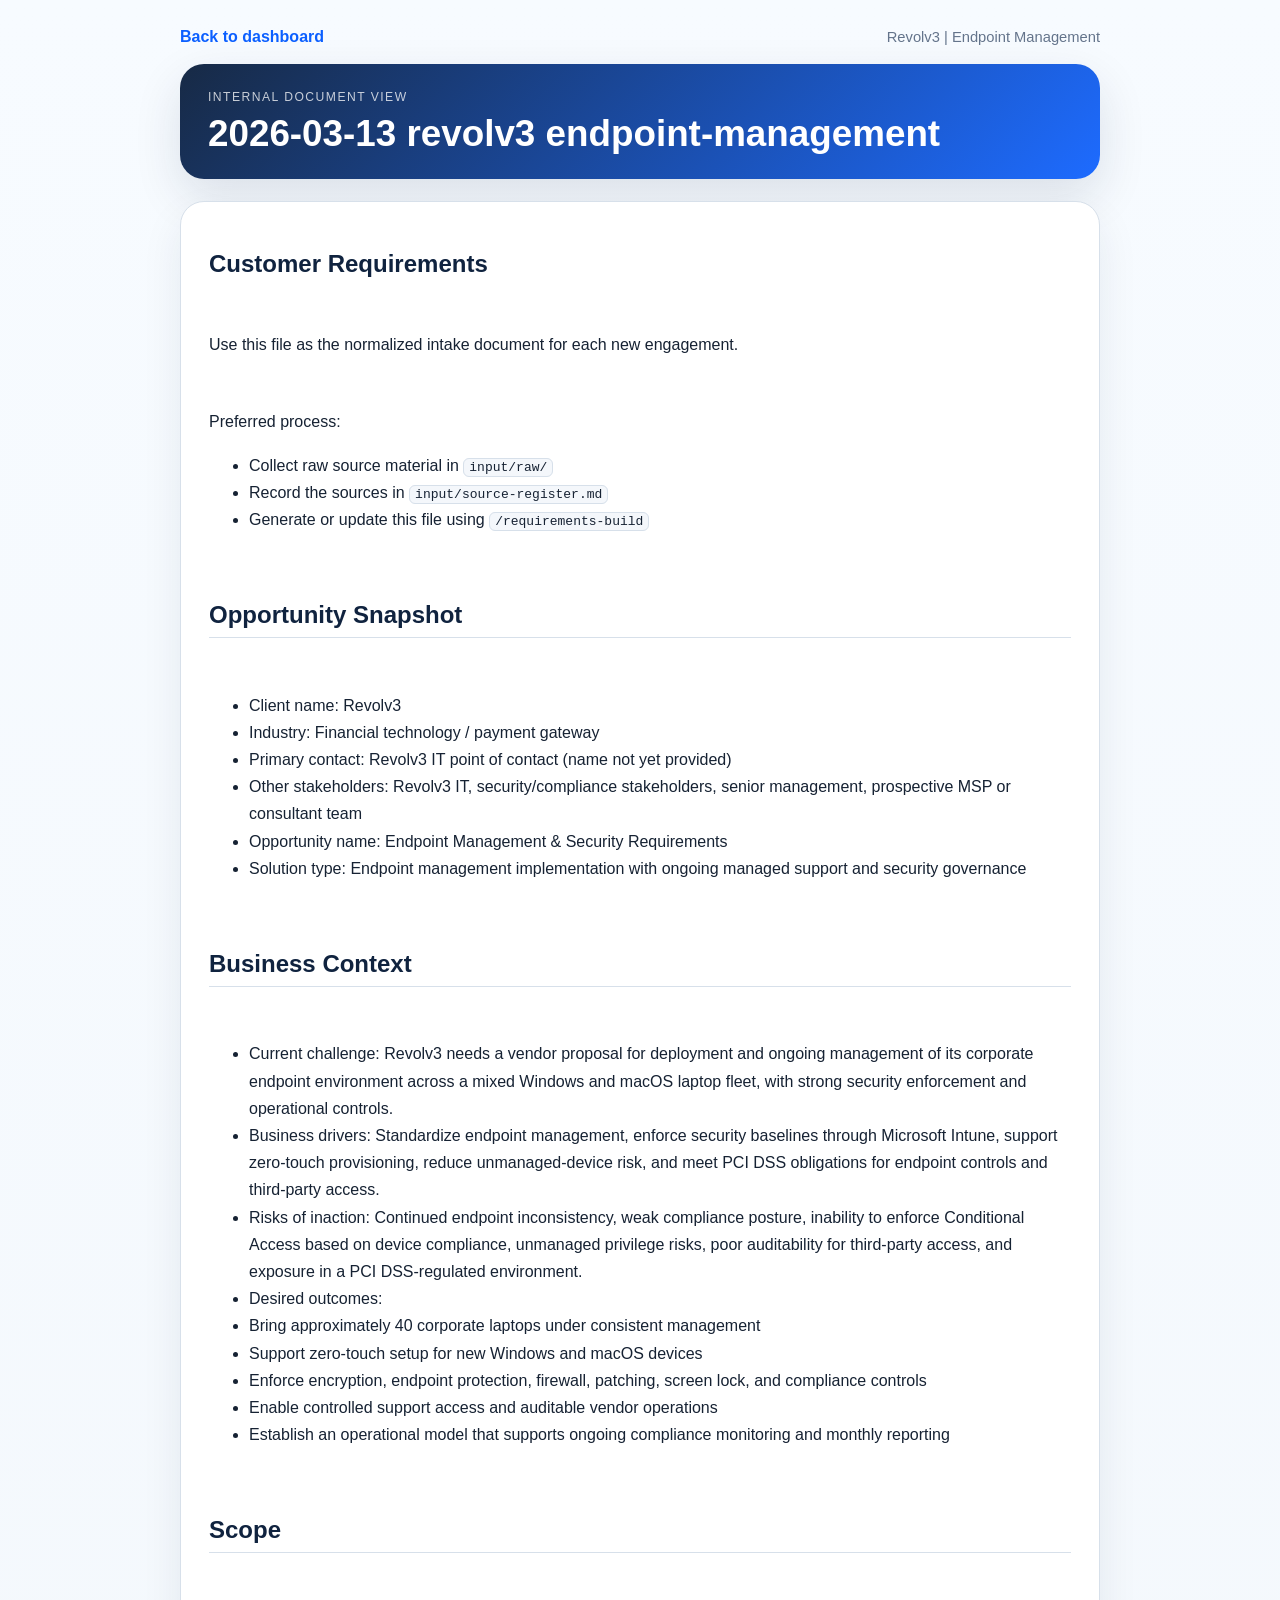
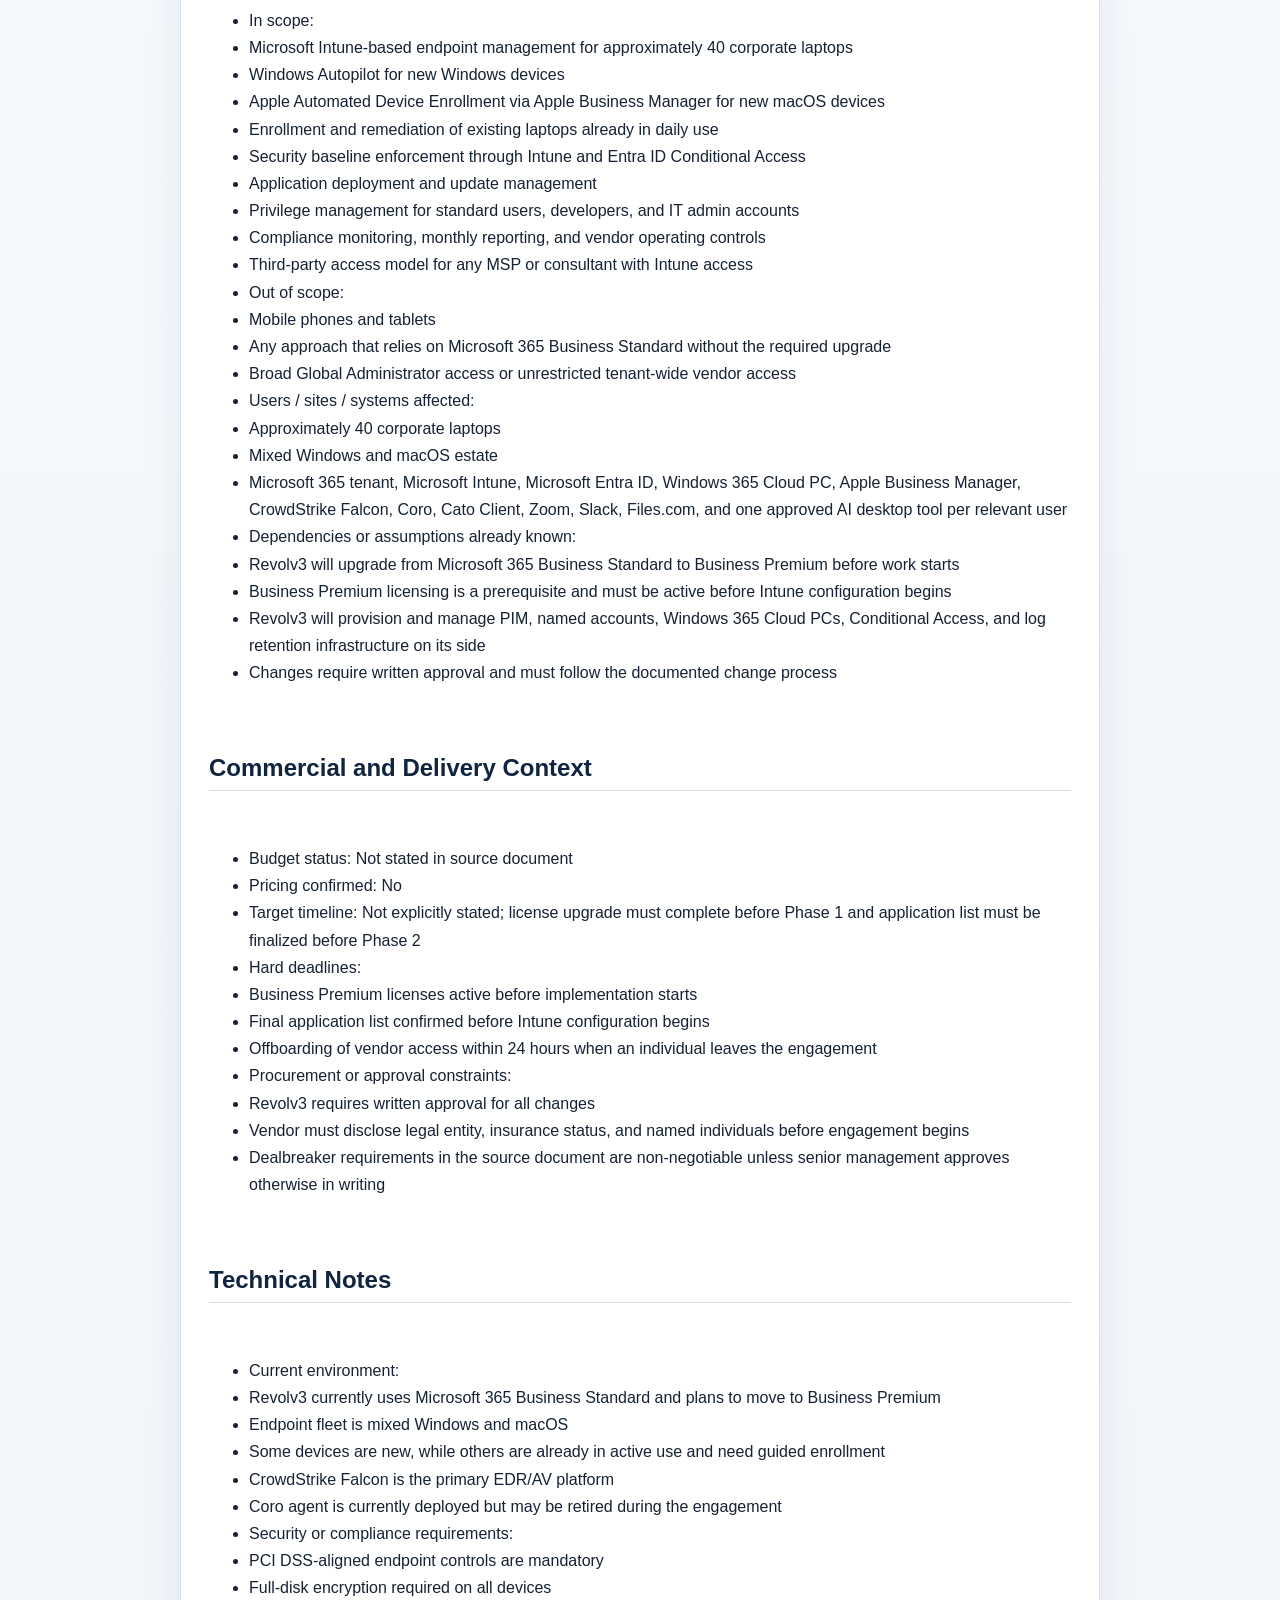
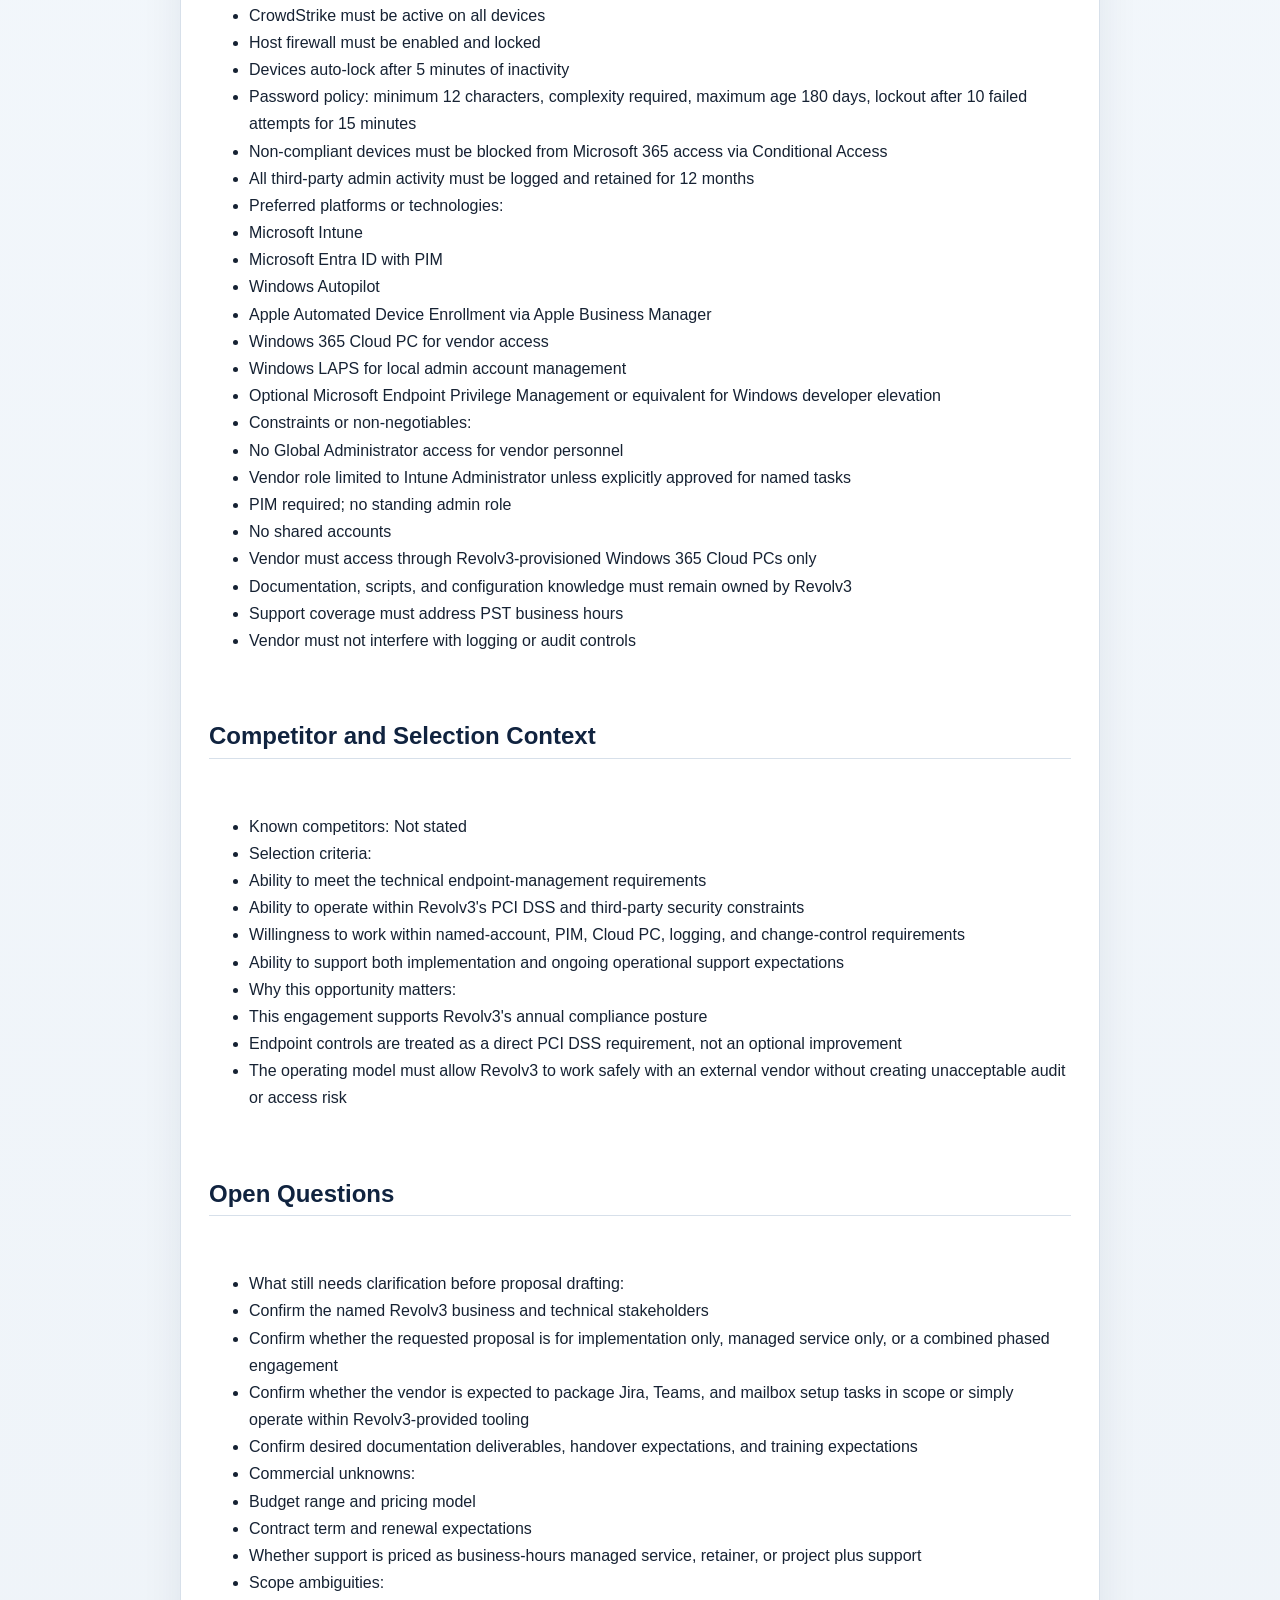
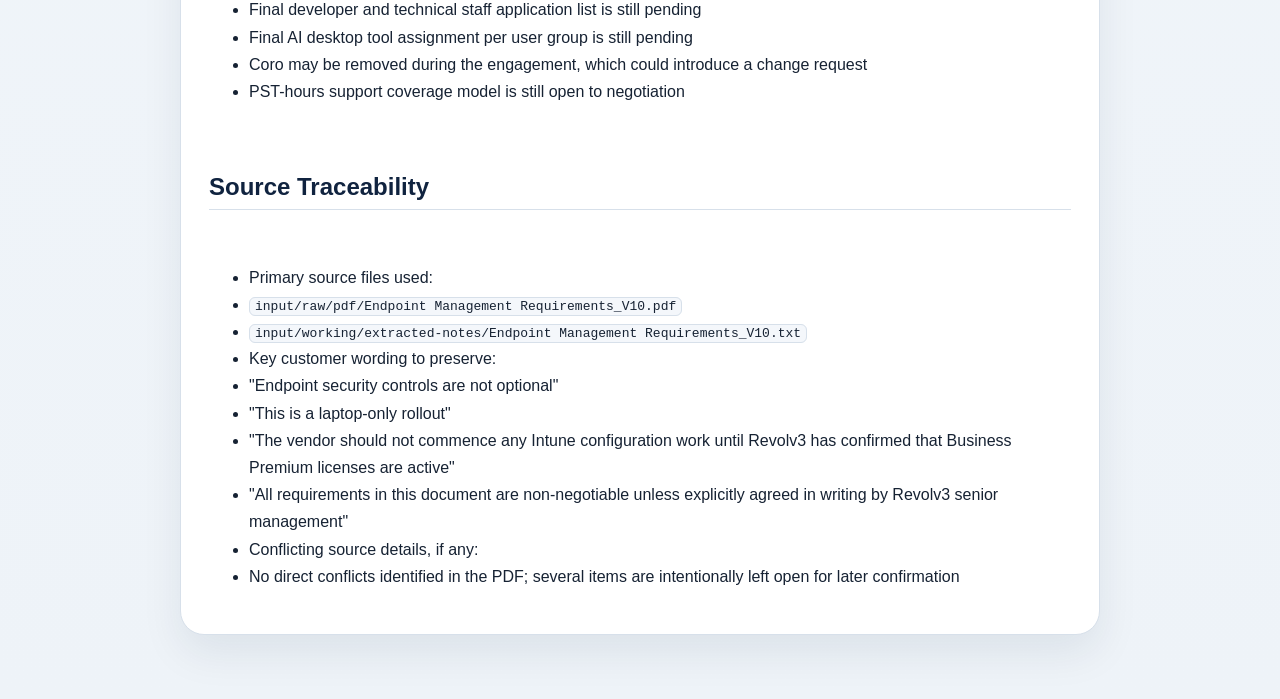
==== .pages-site/intake/2026-03-13_revolv3_endpoint-management_requirements.html @ 564a5571 "Render markdown artifacts as HTML in Pages dashboard" ====
<!DOCTYPE html>
<html lang="en">
<head>
  <meta charset="UTF-8">
  <meta name="viewport" content="width=device-width, initial-scale=1.0">
  <title>2026-03-13 revolv3 endpoint-management</title>
  <style>
    :root {
      --bg: #eef3f8;
      --panel: #ffffff;
      --ink: #162233;
      --muted: #64748b;
      --line: #d7e0ea;
      --navy: #10233f;
      --blue: #0b5fff;
      --teal: #10917d;
    }
    * { box-sizing: border-box; }
    body {
      margin: 0;
      font-family: Aptos, "Segoe UI", sans-serif;
      color: var(--ink);
      background: linear-gradient(180deg, #f7fbff 0%, var(--bg) 100%);
    }
    .shell {
      max-width: 960px;
      margin: 0 auto;
      padding: 28px 20px 64px;
    }
    .topbar {
      display: flex;
      justify-content: space-between;
      gap: 16px;
      align-items: center;
      margin-bottom: 18px;
    }
    .back {
      color: var(--blue);
      text-decoration: none;
      font-weight: 700;
    }
    .meta {
      color: var(--muted);
      font-size: 0.92rem;
      text-align: right;
    }
    .hero {
      padding: 26px 28px;
      border-radius: 24px;
      background: linear-gradient(135deg, rgba(16, 35, 63, 0.97), rgba(11, 95, 255, 0.92));
      color: white;
      box-shadow: 0 18px 48px rgba(16, 35, 63, 0.12);
      margin-bottom: 22px;
    }
    .hero p {
      margin: 0;
      color: rgba(255, 255, 255, 0.76);
      text-transform: uppercase;
      letter-spacing: 0.12em;
      font-size: 0.76rem;
    }
    .hero h1 {
      margin: 12px 0 0;
      font-size: 2.3rem;
      line-height: 1;
    }
    .doc {
      padding: 28px;
      border: 1px solid var(--line);
      border-radius: 24px;
      background: var(--panel);
      box-shadow: 0 18px 42px rgba(16, 35, 63, 0.08);
    }
    .doc h1, .doc h2, .doc h3, .doc h4 {
      color: var(--navy);
      line-height: 1.15;
    }
    .doc h2 {
      margin-top: 34px;
      padding-bottom: 8px;
      border-bottom: 1px solid var(--line);
    }
    .doc p, .doc li {
      line-height: 1.7;
    }
    .doc table {
      width: 100%;
      border-collapse: collapse;
      margin: 18px 0;
      border: 1px solid var(--line);
    }
    .doc th, .doc td {
      border: 1px solid var(--line);
      padding: 10px 12px;
      text-align: left;
      vertical-align: top;
    }
    .doc th {
      background: #eef4fb;
    }
    .doc code {
      background: #f4f7fb;
      border: 1px solid var(--line);
      border-radius: 6px;
      padding: 1px 5px;
    }
    .doc blockquote {
      margin: 18px 0;
      padding: 12px 16px;
      border-left: 4px solid var(--teal);
      background: #eff9f7;
    }
    @media (max-width: 700px) {
      .topbar { display: block; }
      .meta { margin-top: 10px; text-align: left; }
      .hero, .doc { padding: 20px; }
      .hero h1 { font-size: 1.9rem; }
    }
  </style>
</head>
<body>
  <main class="shell">
    <div class="topbar">
      <a class="back" href="../index.html">Back to dashboard</a>
      <div class="meta">Revolv3 | Endpoint Management</div>
    </div>
    <section class="hero">
      <p>Internal document view</p>
      <h1>2026-03-13 revolv3 endpoint-management</h1>
    </section>
    <article class="doc">
      <h1>Customer Requirements</h1>
<br>
<p>Use this file as the normalized intake document for each new engagement.</p>
<br>
<p>Preferred process:</p>
<ul>
<li>Collect raw source material in <code>input/raw/</code></li>
<li>Record the sources in <code>input/source-register.md</code></li>
<li>Generate or update this file using <code>/requirements-build</code></li>
</ul>
<br>
<h2>Opportunity Snapshot</h2>
<br>
<ul>
<li>Client name: Revolv3</li>
<li>Industry: Financial technology / payment gateway</li>
<li>Primary contact: Revolv3 IT point of contact (name not yet provided)</li>
<li>Other stakeholders: Revolv3 IT, security/compliance stakeholders, senior management, prospective MSP or consultant team</li>
<li>Opportunity name: Endpoint Management &amp; Security Requirements</li>
<li>Solution type: Endpoint management implementation with ongoing managed support and security governance</li>
</ul>
<br>
<h2>Business Context</h2>
<br>
<ul>
<li>Current challenge: Revolv3 needs a vendor proposal for deployment and ongoing management of its corporate endpoint environment across a mixed Windows and macOS laptop fleet, with strong security enforcement and operational controls.</li>
<li>Business drivers: Standardize endpoint management, enforce security baselines through Microsoft Intune, support zero-touch provisioning, reduce unmanaged-device risk, and meet PCI DSS obligations for endpoint controls and third-party access.</li>
<li>Risks of inaction: Continued endpoint inconsistency, weak compliance posture, inability to enforce Conditional Access based on device compliance, unmanaged privilege risks, poor auditability for third-party access, and exposure in a PCI DSS-regulated environment.</li>
<li>Desired outcomes:</li>
<li>Bring approximately 40 corporate laptops under consistent management</li>
<li>Support zero-touch setup for new Windows and macOS devices</li>
<li>Enforce encryption, endpoint protection, firewall, patching, screen lock, and compliance controls</li>
<li>Enable controlled support access and auditable vendor operations</li>
<li>Establish an operational model that supports ongoing compliance monitoring and monthly reporting</li>
</ul>
<br>
<h2>Scope</h2>
<br>
<ul>
<li>In scope:</li>
<li>Microsoft Intune-based endpoint management for approximately 40 corporate laptops</li>
<li>Windows Autopilot for new Windows devices</li>
<li>Apple Automated Device Enrollment via Apple Business Manager for new macOS devices</li>
<li>Enrollment and remediation of existing laptops already in daily use</li>
<li>Security baseline enforcement through Intune and Entra ID Conditional Access</li>
<li>Application deployment and update management</li>
<li>Privilege management for standard users, developers, and IT admin accounts</li>
<li>Compliance monitoring, monthly reporting, and vendor operating controls</li>
<li>Third-party access model for any MSP or consultant with Intune access</li>
<li>Out of scope:</li>
<li>Mobile phones and tablets</li>
<li>Any approach that relies on Microsoft 365 Business Standard without the required upgrade</li>
<li>Broad Global Administrator access or unrestricted tenant-wide vendor access</li>
<li>Users / sites / systems affected:</li>
<li>Approximately 40 corporate laptops</li>
<li>Mixed Windows and macOS estate</li>
<li>Microsoft 365 tenant, Microsoft Intune, Microsoft Entra ID, Windows 365 Cloud PC, Apple Business Manager, CrowdStrike Falcon, Coro, Cato Client, Zoom, Slack, Files.com, and one approved AI desktop tool per relevant user</li>
<li>Dependencies or assumptions already known:</li>
<li>Revolv3 will upgrade from Microsoft 365 Business Standard to Business Premium before work starts</li>
<li>Business Premium licensing is a prerequisite and must be active before Intune configuration begins</li>
<li>Revolv3 will provision and manage PIM, named accounts, Windows 365 Cloud PCs, Conditional Access, and log retention infrastructure on its side</li>
<li>Changes require written approval and must follow the documented change process</li>
</ul>
<br>
<h2>Commercial and Delivery Context</h2>
<br>
<ul>
<li>Budget status: Not stated in source document</li>
<li>Pricing confirmed: No</li>
<li>Target timeline: Not explicitly stated; license upgrade must complete before Phase 1 and application list must be finalized before Phase 2</li>
<li>Hard deadlines:</li>
<li>Business Premium licenses active before implementation starts</li>
<li>Final application list confirmed before Intune configuration begins</li>
<li>Offboarding of vendor access within 24 hours when an individual leaves the engagement</li>
<li>Procurement or approval constraints:</li>
<li>Revolv3 requires written approval for all changes</li>
<li>Vendor must disclose legal entity, insurance status, and named individuals before engagement begins</li>
<li>Dealbreaker requirements in the source document are non-negotiable unless senior management approves otherwise in writing</li>
</ul>
<br>
<h2>Technical Notes</h2>
<br>
<ul>
<li>Current environment:</li>
<li>Revolv3 currently uses Microsoft 365 Business Standard and plans to move to Business Premium</li>
<li>Endpoint fleet is mixed Windows and macOS</li>
<li>Some devices are new, while others are already in active use and need guided enrollment</li>
<li>CrowdStrike Falcon is the primary EDR/AV platform</li>
<li>Coro agent is currently deployed but may be retired during the engagement</li>
<li>Security or compliance requirements:</li>
<li>PCI DSS-aligned endpoint controls are mandatory</li>
<li>Full-disk encryption required on all devices</li>
<li>CrowdStrike must be active on all devices</li>
<li>Host firewall must be enabled and locked</li>
<li>Devices auto-lock after 5 minutes of inactivity</li>
<li>Password policy: minimum 12 characters, complexity required, maximum age 180 days, lockout after 10 failed attempts for 15 minutes</li>
<li>Non-compliant devices must be blocked from Microsoft 365 access via Conditional Access</li>
<li>All third-party admin activity must be logged and retained for 12 months</li>
<li>Preferred platforms or technologies:</li>
<li>Microsoft Intune</li>
<li>Microsoft Entra ID with PIM</li>
<li>Windows Autopilot</li>
<li>Apple Automated Device Enrollment via Apple Business Manager</li>
<li>Windows 365 Cloud PC for vendor access</li>
<li>Windows LAPS for local admin account management</li>
<li>Optional Microsoft Endpoint Privilege Management or equivalent for Windows developer elevation</li>
<li>Constraints or non-negotiables:</li>
<li>No Global Administrator access for vendor personnel</li>
<li>Vendor role limited to Intune Administrator unless explicitly approved for named tasks</li>
<li>PIM required; no standing admin role</li>
<li>No shared accounts</li>
<li>Vendor must access through Revolv3-provisioned Windows 365 Cloud PCs only</li>
<li>Documentation, scripts, and configuration knowledge must remain owned by Revolv3</li>
<li>Support coverage must address PST business hours</li>
<li>Vendor must not interfere with logging or audit controls</li>
</ul>
<br>
<h2>Competitor and Selection Context</h2>
<br>
<ul>
<li>Known competitors: Not stated</li>
<li>Selection criteria:</li>
<li>Ability to meet the technical endpoint-management requirements</li>
<li>Ability to operate within Revolv3&#x27;s PCI DSS and third-party security constraints</li>
<li>Willingness to work within named-account, PIM, Cloud PC, logging, and change-control requirements</li>
<li>Ability to support both implementation and ongoing operational support expectations</li>
<li>Why this opportunity matters:</li>
<li>This engagement supports Revolv3&#x27;s annual compliance posture</li>
<li>Endpoint controls are treated as a direct PCI DSS requirement, not an optional improvement</li>
<li>The operating model must allow Revolv3 to work safely with an external vendor without creating unacceptable audit or access risk</li>
</ul>
<br>
<h2>Open Questions</h2>
<br>
<ul>
<li>What still needs clarification before proposal drafting:</li>
<li>Confirm the named Revolv3 business and technical stakeholders</li>
<li>Confirm whether the requested proposal is for implementation only, managed service only, or a combined phased engagement</li>
<li>Confirm whether the vendor is expected to package Jira, Teams, and mailbox setup tasks in scope or simply operate within Revolv3-provided tooling</li>
<li>Confirm desired documentation deliverables, handover expectations, and training expectations</li>
<li>Commercial unknowns:</li>
<li>Budget range and pricing model</li>
<li>Contract term and renewal expectations</li>
<li>Whether support is priced as business-hours managed service, retainer, or project plus support</li>
<li>Scope ambiguities:</li>
<li>Final developer and technical staff application list is still pending</li>
<li>Final AI desktop tool assignment per user group is still pending</li>
<li>Coro may be removed during the engagement, which could introduce a change request</li>
<li>PST-hours support coverage model is still open to negotiation</li>
</ul>
<br>
<h2>Source Traceability</h2>
<br>
<ul>
<li>Primary source files used:</li>
<li><code>input/raw/pdf/Endpoint Management Requirements_V10.pdf</code></li>
<li><code>input/working/extracted-notes/Endpoint Management Requirements_V10.txt</code></li>
<li>Key customer wording to preserve:</li>
<li>&quot;Endpoint security controls are not optional&quot;</li>
<li>&quot;This is a laptop-only rollout&quot;</li>
<li>&quot;The vendor should not commence any Intune configuration work until Revolv3 has confirmed that Business Premium licenses are active&quot;</li>
<li>&quot;All requirements in this document are non-negotiable unless explicitly agreed in writing by Revolv3 senior management&quot;</li>
<li>Conflicting source details, if any:</li>
<li>No direct conflicts identified in the PDF; several items are intentionally left open for later confirmation</li>
</ul>
    </article>
  </main>
</body>
</html>
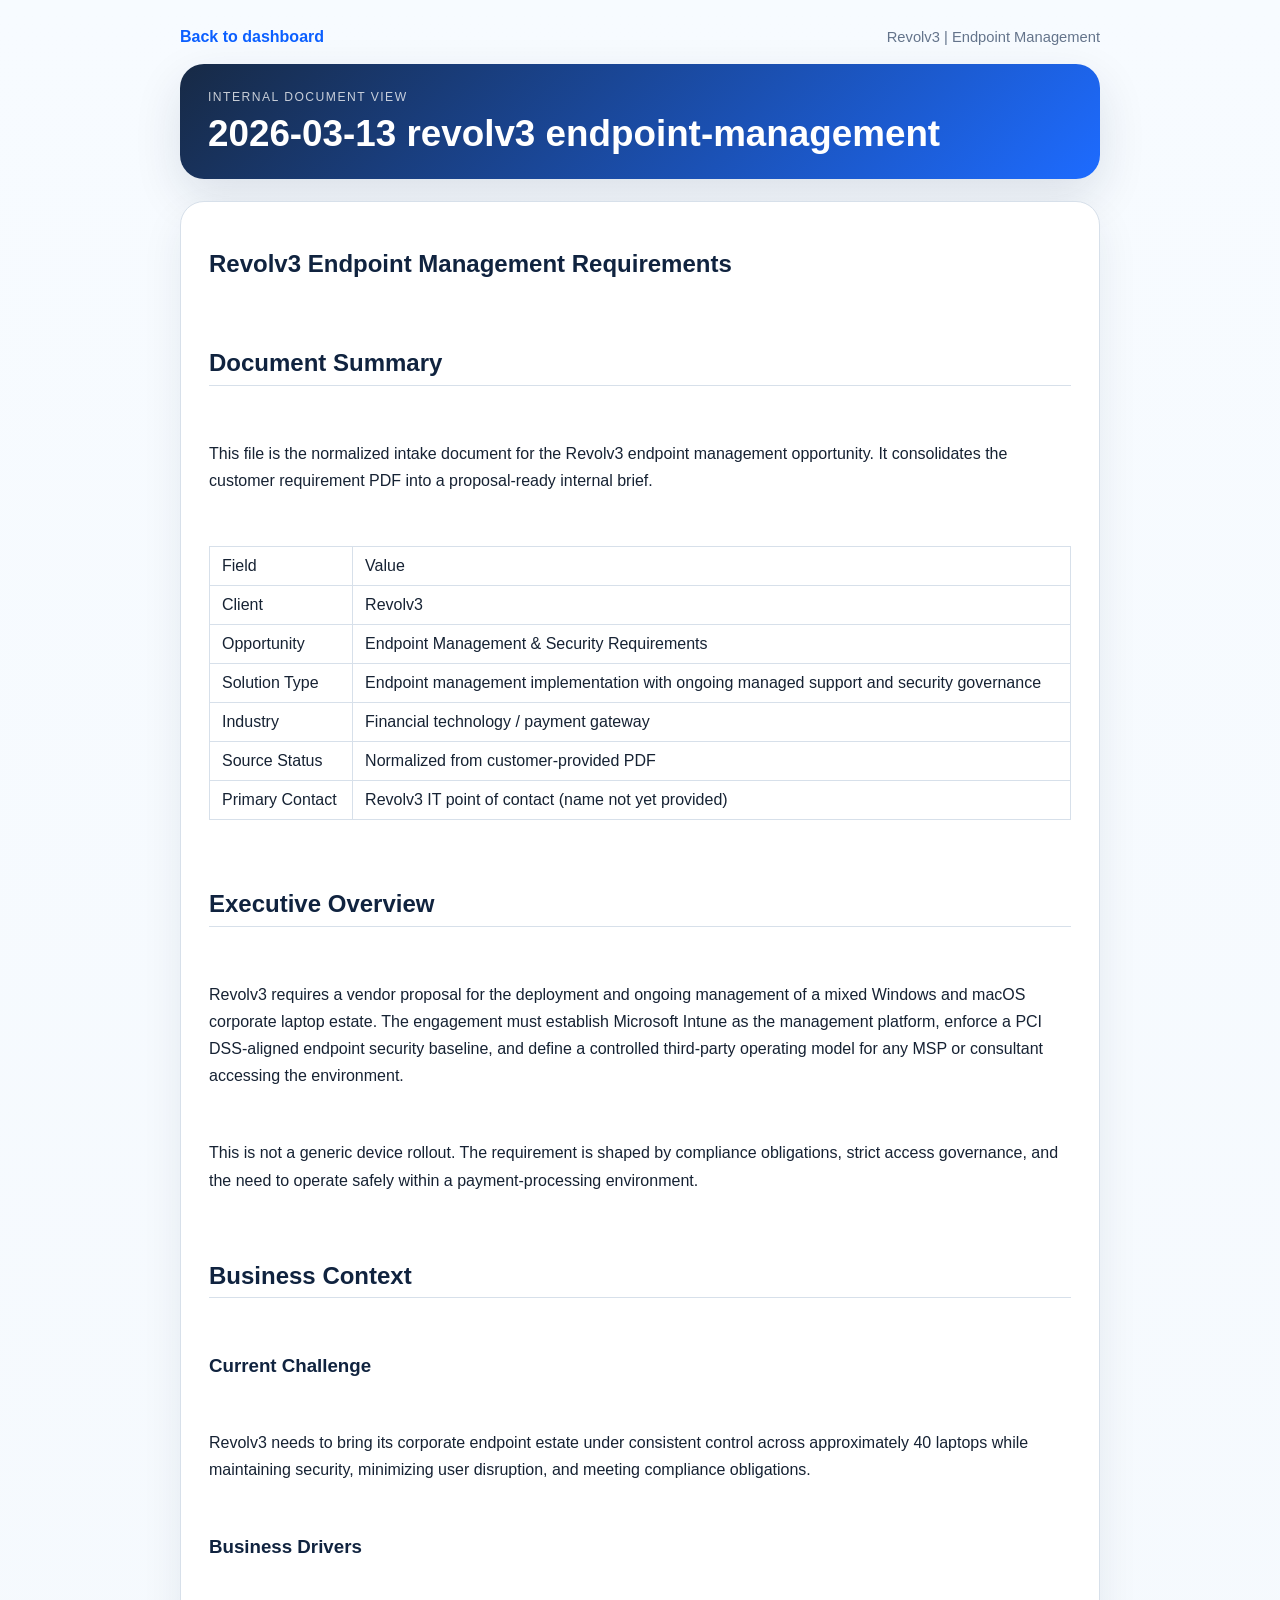
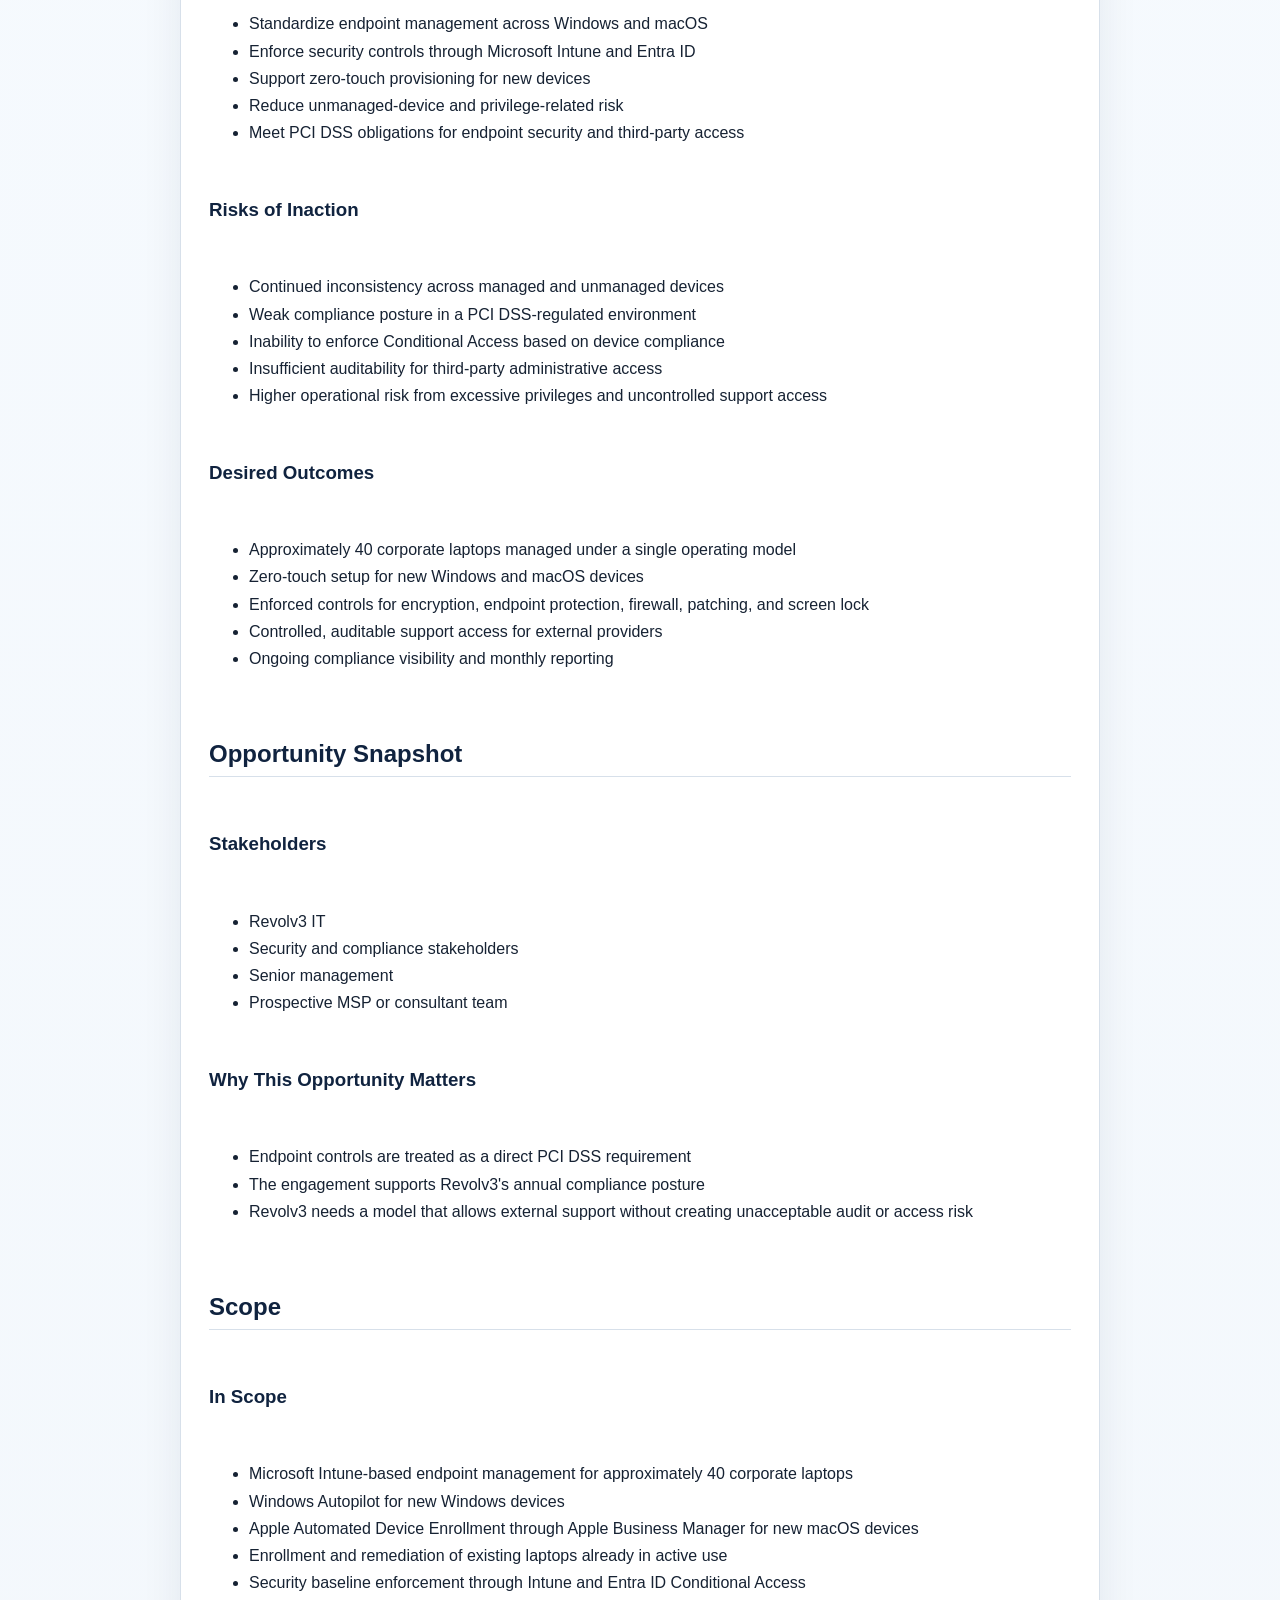
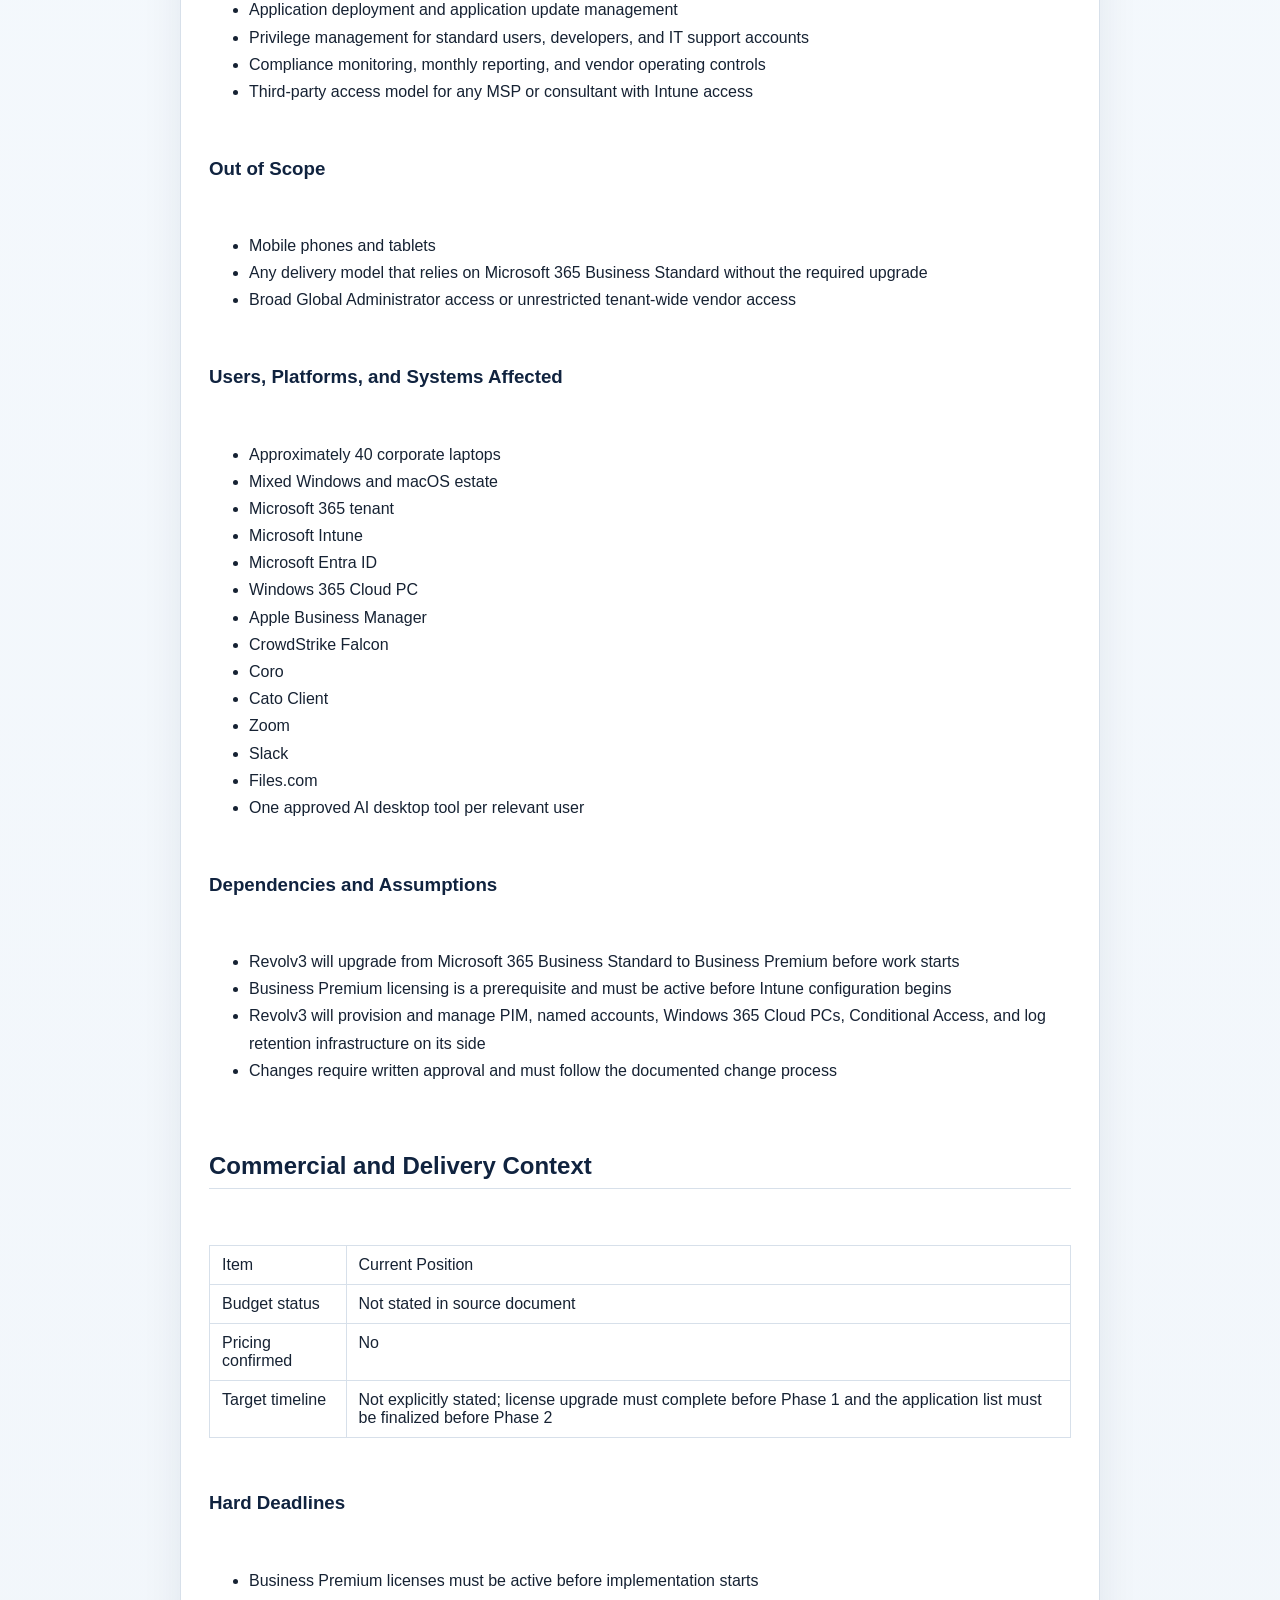
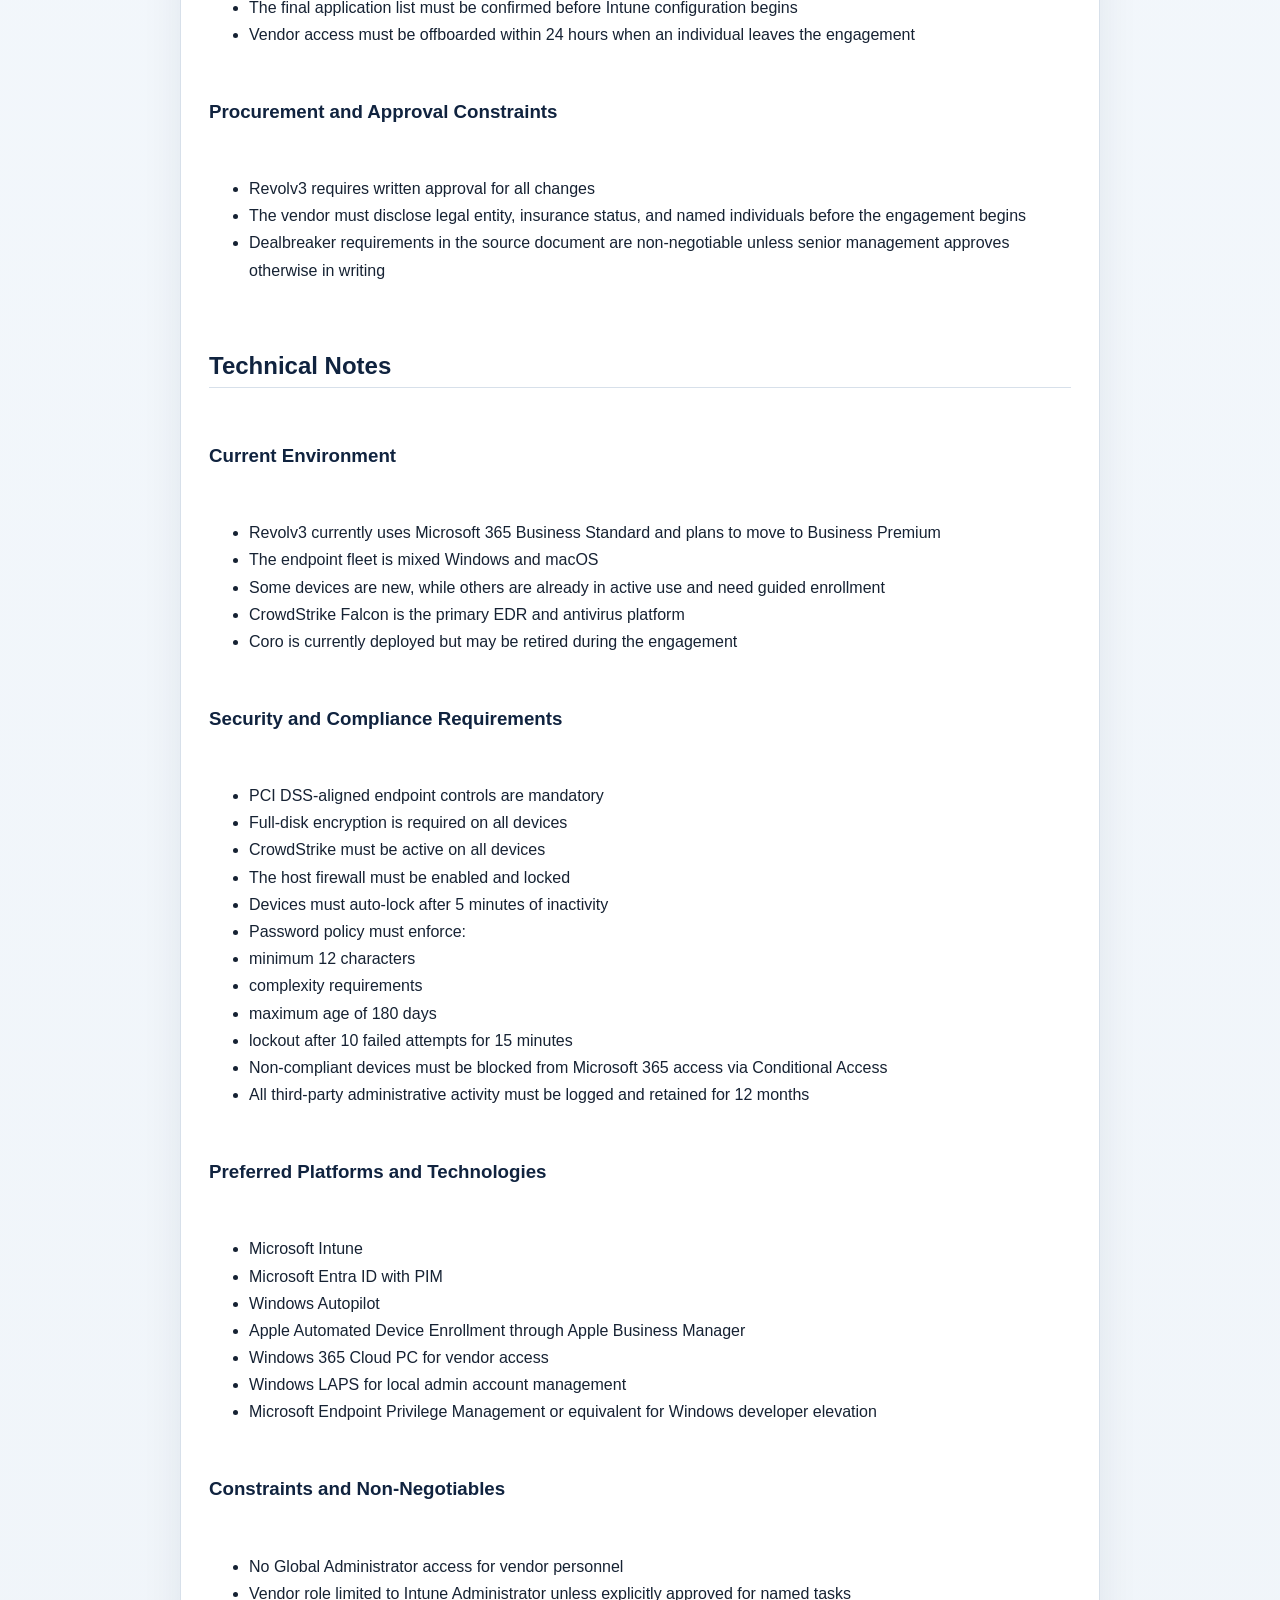
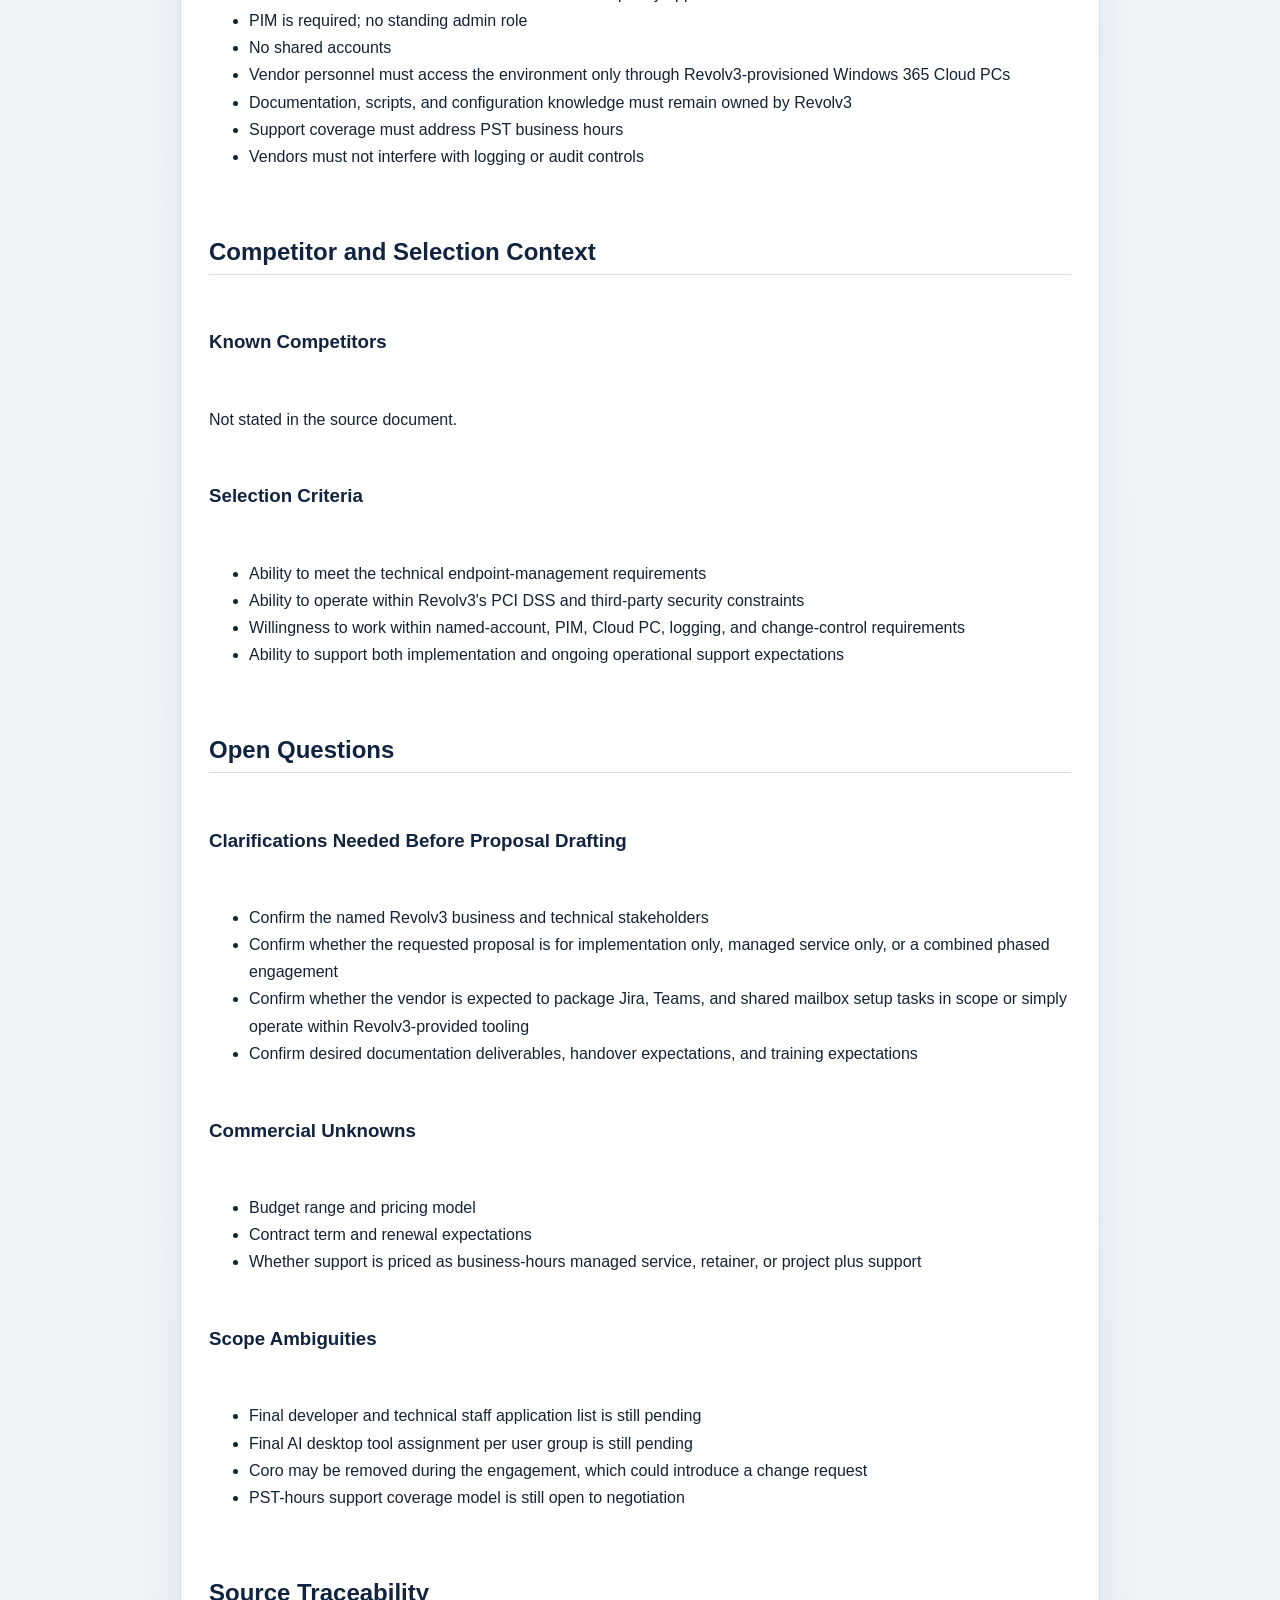
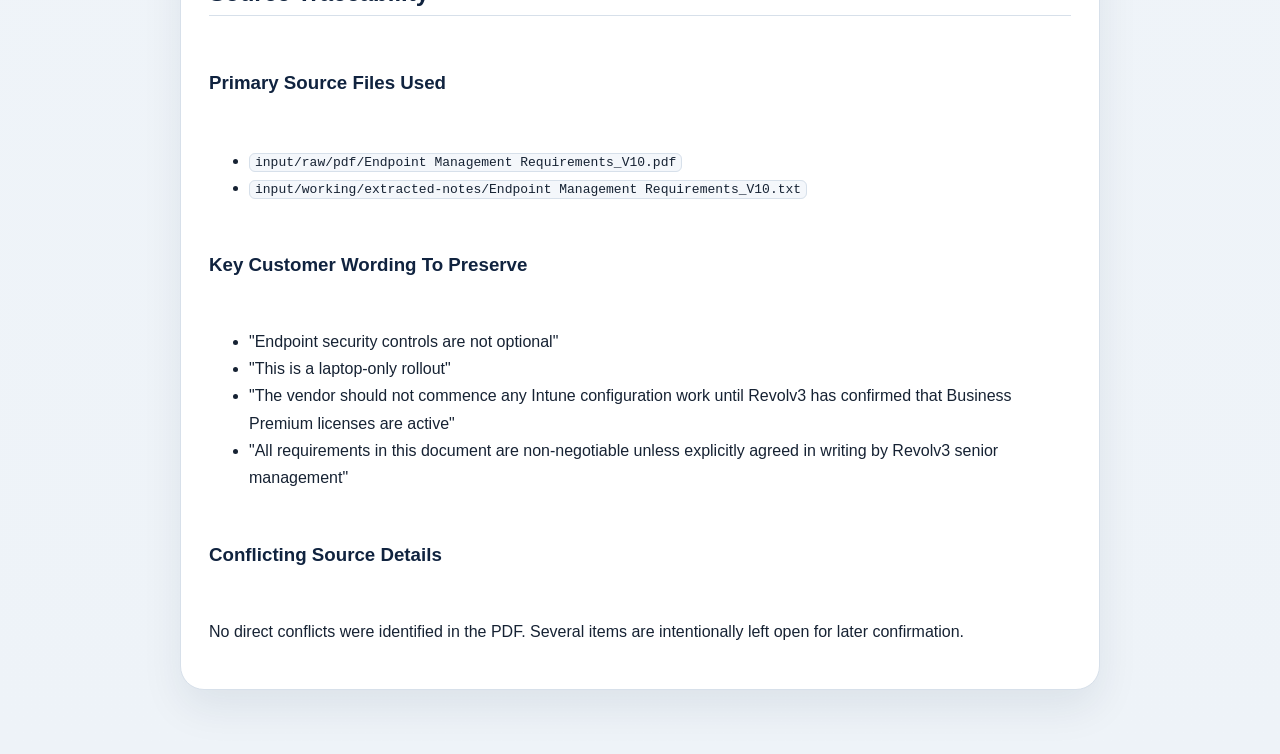
==== commit fb663d61: "Improve requirements document formatting for Pages" ====
--- a/.pages-site/intake/2026-03-13_revolv3_endpoint-management_requirements.html
+++ b/.pages-site/intake/2026-03-13_revolv3_endpoint-management_requirements.html
@@ -129,64 +129,129 @@
       <h1>2026-03-13 revolv3 endpoint-management</h1>
     </section>
     <article class="doc">
-      <h1>Customer Requirements</h1>
-<br>
-<p>Use this file as the normalized intake document for each new engagement.</p>
-<br>
-<p>Preferred process:</p>
-<ul>
-<li>Collect raw source material in <code>input/raw/</code></li>
-<li>Record the sources in <code>input/source-register.md</code></li>
-<li>Generate or update this file using <code>/requirements-build</code></li>
+      <h1>Revolv3 Endpoint Management Requirements</h1>
+<br>
+<h2>Document Summary</h2>
+<br>
+<p>This file is the normalized intake document for the Revolv3 endpoint management opportunity. It consolidates the customer requirement PDF into a proposal-ready internal brief.</p>
+<br>
+<table><tbody>
+<tr><td>Field</td><td>Value</td></tr>
+<tr><td>Client</td><td>Revolv3</td></tr>
+<tr><td>Opportunity</td><td>Endpoint Management &amp; Security Requirements</td></tr>
+<tr><td>Solution Type</td><td>Endpoint management implementation with ongoing managed support and security governance</td></tr>
+<tr><td>Industry</td><td>Financial technology / payment gateway</td></tr>
+<tr><td>Source Status</td><td>Normalized from customer-provided PDF</td></tr>
+<tr><td>Primary Contact</td><td>Revolv3 IT point of contact (name not yet provided)</td></tr>
+</tbody></table>
+<br>
+<h2>Executive Overview</h2>
+<br>
+<p>Revolv3 requires a vendor proposal for the deployment and ongoing management of a mixed Windows and macOS corporate laptop estate. The engagement must establish Microsoft Intune as the management platform, enforce a PCI DSS-aligned endpoint security baseline, and define a controlled third-party operating model for any MSP or consultant accessing the environment.</p>
+<br>
+<p>This is not a generic device rollout. The requirement is shaped by compliance obligations, strict access governance, and the need to operate safely within a payment-processing environment.</p>
+<br>
+<h2>Business Context</h2>
+<br>
+<h3>Current Challenge</h3>
+<br>
+<p>Revolv3 needs to bring its corporate endpoint estate under consistent control across approximately 40 laptops while maintaining security, minimizing user disruption, and meeting compliance obligations.</p>
+<br>
+<h3>Business Drivers</h3>
+<br>
+<ul>
+<li>Standardize endpoint management across Windows and macOS</li>
+<li>Enforce security controls through Microsoft Intune and Entra ID</li>
+<li>Support zero-touch provisioning for new devices</li>
+<li>Reduce unmanaged-device and privilege-related risk</li>
+<li>Meet PCI DSS obligations for endpoint security and third-party access</li>
+</ul>
+<br>
+<h3>Risks of Inaction</h3>
+<br>
+<ul>
+<li>Continued inconsistency across managed and unmanaged devices</li>
+<li>Weak compliance posture in a PCI DSS-regulated environment</li>
+<li>Inability to enforce Conditional Access based on device compliance</li>
+<li>Insufficient auditability for third-party administrative access</li>
+<li>Higher operational risk from excessive privileges and uncontrolled support access</li>
+</ul>
+<br>
+<h3>Desired Outcomes</h3>
+<br>
+<ul>
+<li>Approximately 40 corporate laptops managed under a single operating model</li>
+<li>Zero-touch setup for new Windows and macOS devices</li>
+<li>Enforced controls for encryption, endpoint protection, firewall, patching, and screen lock</li>
+<li>Controlled, auditable support access for external providers</li>
+<li>Ongoing compliance visibility and monthly reporting</li>
 </ul>
 <br>
 <h2>Opportunity Snapshot</h2>
 <br>
-<ul>
-<li>Client name: Revolv3</li>
-<li>Industry: Financial technology / payment gateway</li>
-<li>Primary contact: Revolv3 IT point of contact (name not yet provided)</li>
-<li>Other stakeholders: Revolv3 IT, security/compliance stakeholders, senior management, prospective MSP or consultant team</li>
-<li>Opportunity name: Endpoint Management &amp; Security Requirements</li>
-<li>Solution type: Endpoint management implementation with ongoing managed support and security governance</li>
-</ul>
-<br>
-<h2>Business Context</h2>
-<br>
-<ul>
-<li>Current challenge: Revolv3 needs a vendor proposal for deployment and ongoing management of its corporate endpoint environment across a mixed Windows and macOS laptop fleet, with strong security enforcement and operational controls.</li>
-<li>Business drivers: Standardize endpoint management, enforce security baselines through Microsoft Intune, support zero-touch provisioning, reduce unmanaged-device risk, and meet PCI DSS obligations for endpoint controls and third-party access.</li>
-<li>Risks of inaction: Continued endpoint inconsistency, weak compliance posture, inability to enforce Conditional Access based on device compliance, unmanaged privilege risks, poor auditability for third-party access, and exposure in a PCI DSS-regulated environment.</li>
-<li>Desired outcomes:</li>
-<li>Bring approximately 40 corporate laptops under consistent management</li>
-<li>Support zero-touch setup for new Windows and macOS devices</li>
-<li>Enforce encryption, endpoint protection, firewall, patching, screen lock, and compliance controls</li>
-<li>Enable controlled support access and auditable vendor operations</li>
-<li>Establish an operational model that supports ongoing compliance monitoring and monthly reporting</li>
+<h3>Stakeholders</h3>
+<br>
+<ul>
+<li>Revolv3 IT</li>
+<li>Security and compliance stakeholders</li>
+<li>Senior management</li>
+<li>Prospective MSP or consultant team</li>
+</ul>
+<br>
+<h3>Why This Opportunity Matters</h3>
+<br>
+<ul>
+<li>Endpoint controls are treated as a direct PCI DSS requirement</li>
+<li>The engagement supports Revolv3&#x27;s annual compliance posture</li>
+<li>Revolv3 needs a model that allows external support without creating unacceptable audit or access risk</li>
 </ul>
 <br>
 <h2>Scope</h2>
 <br>
-<ul>
-<li>In scope:</li>
+<h3>In Scope</h3>
+<br>
+<ul>
 <li>Microsoft Intune-based endpoint management for approximately 40 corporate laptops</li>
 <li>Windows Autopilot for new Windows devices</li>
-<li>Apple Automated Device Enrollment via Apple Business Manager for new macOS devices</li>
-<li>Enrollment and remediation of existing laptops already in daily use</li>
+<li>Apple Automated Device Enrollment through Apple Business Manager for new macOS devices</li>
+<li>Enrollment and remediation of existing laptops already in active use</li>
 <li>Security baseline enforcement through Intune and Entra ID Conditional Access</li>
-<li>Application deployment and update management</li>
-<li>Privilege management for standard users, developers, and IT admin accounts</li>
+<li>Application deployment and application update management</li>
+<li>Privilege management for standard users, developers, and IT support accounts</li>
 <li>Compliance monitoring, monthly reporting, and vendor operating controls</li>
 <li>Third-party access model for any MSP or consultant with Intune access</li>
-<li>Out of scope:</li>
+</ul>
+<br>
+<h3>Out of Scope</h3>
+<br>
+<ul>
 <li>Mobile phones and tablets</li>
-<li>Any approach that relies on Microsoft 365 Business Standard without the required upgrade</li>
+<li>Any delivery model that relies on Microsoft 365 Business Standard without the required upgrade</li>
 <li>Broad Global Administrator access or unrestricted tenant-wide vendor access</li>
-<li>Users / sites / systems affected:</li>
+</ul>
+<br>
+<h3>Users, Platforms, and Systems Affected</h3>
+<br>
+<ul>
 <li>Approximately 40 corporate laptops</li>
 <li>Mixed Windows and macOS estate</li>
-<li>Microsoft 365 tenant, Microsoft Intune, Microsoft Entra ID, Windows 365 Cloud PC, Apple Business Manager, CrowdStrike Falcon, Coro, Cato Client, Zoom, Slack, Files.com, and one approved AI desktop tool per relevant user</li>
-<li>Dependencies or assumptions already known:</li>
+<li>Microsoft 365 tenant</li>
+<li>Microsoft Intune</li>
+<li>Microsoft Entra ID</li>
+<li>Windows 365 Cloud PC</li>
+<li>Apple Business Manager</li>
+<li>CrowdStrike Falcon</li>
+<li>Coro</li>
+<li>Cato Client</li>
+<li>Zoom</li>
+<li>Slack</li>
+<li>Files.com</li>
+<li>One approved AI desktop tool per relevant user</li>
+</ul>
+<br>
+<h3>Dependencies and Assumptions</h3>
+<br>
+<ul>
 <li>Revolv3 will upgrade from Microsoft 365 Business Standard to Business Premium before work starts</li>
 <li>Business Premium licensing is a prerequisite and must be active before Intune configuration begins</li>
 <li>Revolv3 will provision and manage PIM, named accounts, Windows 365 Cloud PCs, Conditional Access, and log retention infrastructure on its side</li>
@@ -195,85 +260,120 @@
 <br>
 <h2>Commercial and Delivery Context</h2>
 <br>
-<ul>
-<li>Budget status: Not stated in source document</li>
-<li>Pricing confirmed: No</li>
-<li>Target timeline: Not explicitly stated; license upgrade must complete before Phase 1 and application list must be finalized before Phase 2</li>
-<li>Hard deadlines:</li>
-<li>Business Premium licenses active before implementation starts</li>
-<li>Final application list confirmed before Intune configuration begins</li>
-<li>Offboarding of vendor access within 24 hours when an individual leaves the engagement</li>
-<li>Procurement or approval constraints:</li>
+<table><tbody>
+<tr><td>Item</td><td>Current Position</td></tr>
+<tr><td>Budget status</td><td>Not stated in source document</td></tr>
+<tr><td>Pricing confirmed</td><td>No</td></tr>
+<tr><td>Target timeline</td><td>Not explicitly stated; license upgrade must complete before Phase 1 and the application list must be finalized before Phase 2</td></tr>
+</tbody></table>
+<br>
+<h3>Hard Deadlines</h3>
+<br>
+<ul>
+<li>Business Premium licenses must be active before implementation starts</li>
+<li>The final application list must be confirmed before Intune configuration begins</li>
+<li>Vendor access must be offboarded within 24 hours when an individual leaves the engagement</li>
+</ul>
+<br>
+<h3>Procurement and Approval Constraints</h3>
+<br>
+<ul>
 <li>Revolv3 requires written approval for all changes</li>
-<li>Vendor must disclose legal entity, insurance status, and named individuals before engagement begins</li>
+<li>The vendor must disclose legal entity, insurance status, and named individuals before the engagement begins</li>
 <li>Dealbreaker requirements in the source document are non-negotiable unless senior management approves otherwise in writing</li>
 </ul>
 <br>
 <h2>Technical Notes</h2>
 <br>
-<ul>
-<li>Current environment:</li>
+<h3>Current Environment</h3>
+<br>
+<ul>
 <li>Revolv3 currently uses Microsoft 365 Business Standard and plans to move to Business Premium</li>
-<li>Endpoint fleet is mixed Windows and macOS</li>
+<li>The endpoint fleet is mixed Windows and macOS</li>
 <li>Some devices are new, while others are already in active use and need guided enrollment</li>
-<li>CrowdStrike Falcon is the primary EDR/AV platform</li>
-<li>Coro agent is currently deployed but may be retired during the engagement</li>
-<li>Security or compliance requirements:</li>
+<li>CrowdStrike Falcon is the primary EDR and antivirus platform</li>
+<li>Coro is currently deployed but may be retired during the engagement</li>
+</ul>
+<br>
+<h3>Security and Compliance Requirements</h3>
+<br>
+<ul>
 <li>PCI DSS-aligned endpoint controls are mandatory</li>
-<li>Full-disk encryption required on all devices</li>
+<li>Full-disk encryption is required on all devices</li>
 <li>CrowdStrike must be active on all devices</li>
-<li>Host firewall must be enabled and locked</li>
-<li>Devices auto-lock after 5 minutes of inactivity</li>
-<li>Password policy: minimum 12 characters, complexity required, maximum age 180 days, lockout after 10 failed attempts for 15 minutes</li>
+<li>The host firewall must be enabled and locked</li>
+<li>Devices must auto-lock after 5 minutes of inactivity</li>
+<li>Password policy must enforce:</li>
+<li>minimum 12 characters</li>
+<li>complexity requirements</li>
+<li>maximum age of 180 days</li>
+<li>lockout after 10 failed attempts for 15 minutes</li>
 <li>Non-compliant devices must be blocked from Microsoft 365 access via Conditional Access</li>
-<li>All third-party admin activity must be logged and retained for 12 months</li>
-<li>Preferred platforms or technologies:</li>
+<li>All third-party administrative activity must be logged and retained for 12 months</li>
+</ul>
+<br>
+<h3>Preferred Platforms and Technologies</h3>
+<br>
+<ul>
 <li>Microsoft Intune</li>
 <li>Microsoft Entra ID with PIM</li>
 <li>Windows Autopilot</li>
-<li>Apple Automated Device Enrollment via Apple Business Manager</li>
+<li>Apple Automated Device Enrollment through Apple Business Manager</li>
 <li>Windows 365 Cloud PC for vendor access</li>
 <li>Windows LAPS for local admin account management</li>
-<li>Optional Microsoft Endpoint Privilege Management or equivalent for Windows developer elevation</li>
-<li>Constraints or non-negotiables:</li>
+<li>Microsoft Endpoint Privilege Management or equivalent for Windows developer elevation</li>
+</ul>
+<br>
+<h3>Constraints and Non-Negotiables</h3>
+<br>
+<ul>
 <li>No Global Administrator access for vendor personnel</li>
 <li>Vendor role limited to Intune Administrator unless explicitly approved for named tasks</li>
-<li>PIM required; no standing admin role</li>
+<li>PIM is required; no standing admin role</li>
 <li>No shared accounts</li>
-<li>Vendor must access through Revolv3-provisioned Windows 365 Cloud PCs only</li>
+<li>Vendor personnel must access the environment only through Revolv3-provisioned Windows 365 Cloud PCs</li>
 <li>Documentation, scripts, and configuration knowledge must remain owned by Revolv3</li>
 <li>Support coverage must address PST business hours</li>
-<li>Vendor must not interfere with logging or audit controls</li>
+<li>Vendors must not interfere with logging or audit controls</li>
 </ul>
 <br>
 <h2>Competitor and Selection Context</h2>
 <br>
-<ul>
-<li>Known competitors: Not stated</li>
-<li>Selection criteria:</li>
+<h3>Known Competitors</h3>
+<br>
+<p>Not stated in the source document.</p>
+<br>
+<h3>Selection Criteria</h3>
+<br>
+<ul>
 <li>Ability to meet the technical endpoint-management requirements</li>
 <li>Ability to operate within Revolv3&#x27;s PCI DSS and third-party security constraints</li>
 <li>Willingness to work within named-account, PIM, Cloud PC, logging, and change-control requirements</li>
 <li>Ability to support both implementation and ongoing operational support expectations</li>
-<li>Why this opportunity matters:</li>
-<li>This engagement supports Revolv3&#x27;s annual compliance posture</li>
-<li>Endpoint controls are treated as a direct PCI DSS requirement, not an optional improvement</li>
-<li>The operating model must allow Revolv3 to work safely with an external vendor without creating unacceptable audit or access risk</li>
 </ul>
 <br>
 <h2>Open Questions</h2>
 <br>
-<ul>
-<li>What still needs clarification before proposal drafting:</li>
+<h3>Clarifications Needed Before Proposal Drafting</h3>
+<br>
+<ul>
 <li>Confirm the named Revolv3 business and technical stakeholders</li>
 <li>Confirm whether the requested proposal is for implementation only, managed service only, or a combined phased engagement</li>
-<li>Confirm whether the vendor is expected to package Jira, Teams, and mailbox setup tasks in scope or simply operate within Revolv3-provided tooling</li>
+<li>Confirm whether the vendor is expected to package Jira, Teams, and shared mailbox setup tasks in scope or simply operate within Revolv3-provided tooling</li>
 <li>Confirm desired documentation deliverables, handover expectations, and training expectations</li>
-<li>Commercial unknowns:</li>
+</ul>
+<br>
+<h3>Commercial Unknowns</h3>
+<br>
+<ul>
 <li>Budget range and pricing model</li>
 <li>Contract term and renewal expectations</li>
 <li>Whether support is priced as business-hours managed service, retainer, or project plus support</li>
-<li>Scope ambiguities:</li>
+</ul>
+<br>
+<h3>Scope Ambiguities</h3>
+<br>
+<ul>
 <li>Final developer and technical staff application list is still pending</li>
 <li>Final AI desktop tool assignment per user group is still pending</li>
 <li>Coro may be removed during the engagement, which could introduce a change request</li>
@@ -282,18 +382,25 @@
 <br>
 <h2>Source Traceability</h2>
 <br>
-<ul>
-<li>Primary source files used:</li>
+<h3>Primary Source Files Used</h3>
+<br>
+<ul>
 <li><code>input/raw/pdf/Endpoint Management Requirements_V10.pdf</code></li>
 <li><code>input/working/extracted-notes/Endpoint Management Requirements_V10.txt</code></li>
-<li>Key customer wording to preserve:</li>
+</ul>
+<br>
+<h3>Key Customer Wording To Preserve</h3>
+<br>
+<ul>
 <li>&quot;Endpoint security controls are not optional&quot;</li>
 <li>&quot;This is a laptop-only rollout&quot;</li>
 <li>&quot;The vendor should not commence any Intune configuration work until Revolv3 has confirmed that Business Premium licenses are active&quot;</li>
 <li>&quot;All requirements in this document are non-negotiable unless explicitly agreed in writing by Revolv3 senior management&quot;</li>
-<li>Conflicting source details, if any:</li>
-<li>No direct conflicts identified in the PDF; several items are intentionally left open for later confirmation</li>
-</ul>
+</ul>
+<br>
+<h3>Conflicting Source Details</h3>
+<br>
+<p>No direct conflicts were identified in the PDF. Several items are intentionally left open for later confirmation.</p>
     </article>
   </main>
 </body>
